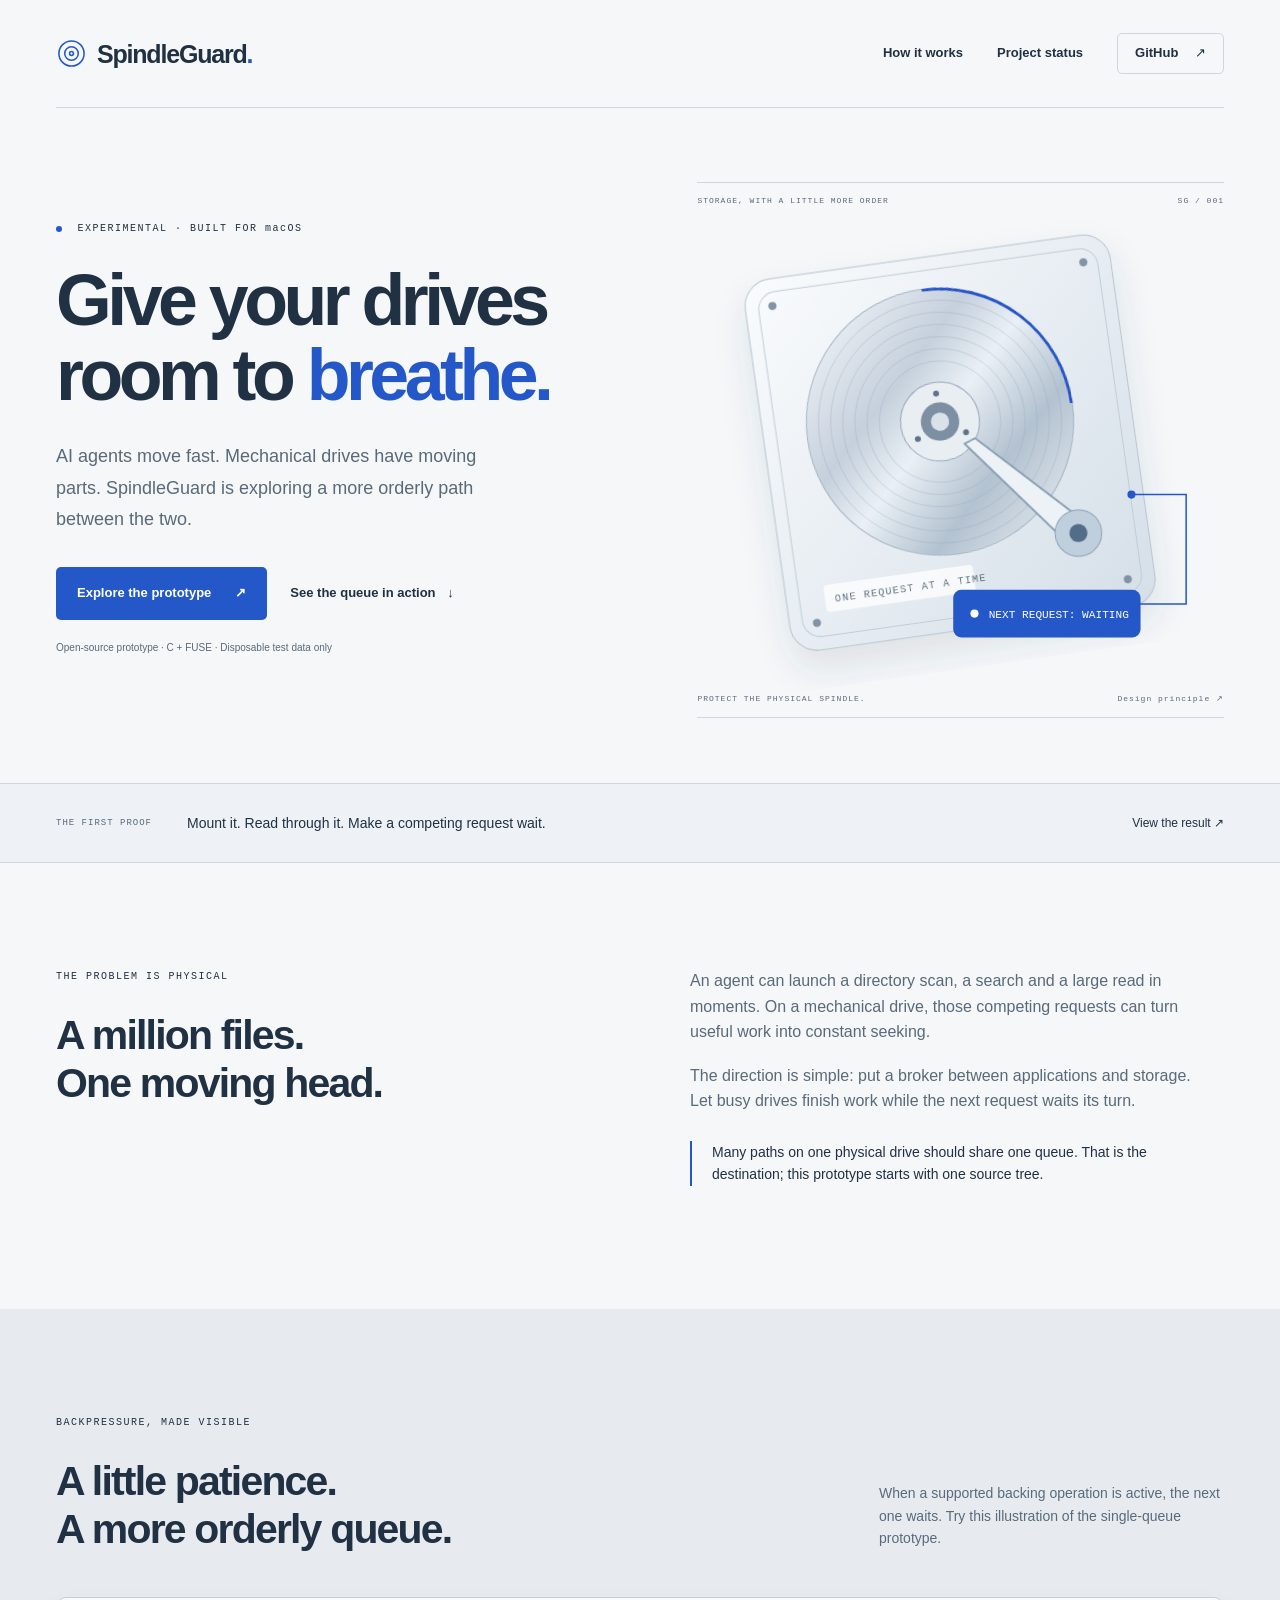
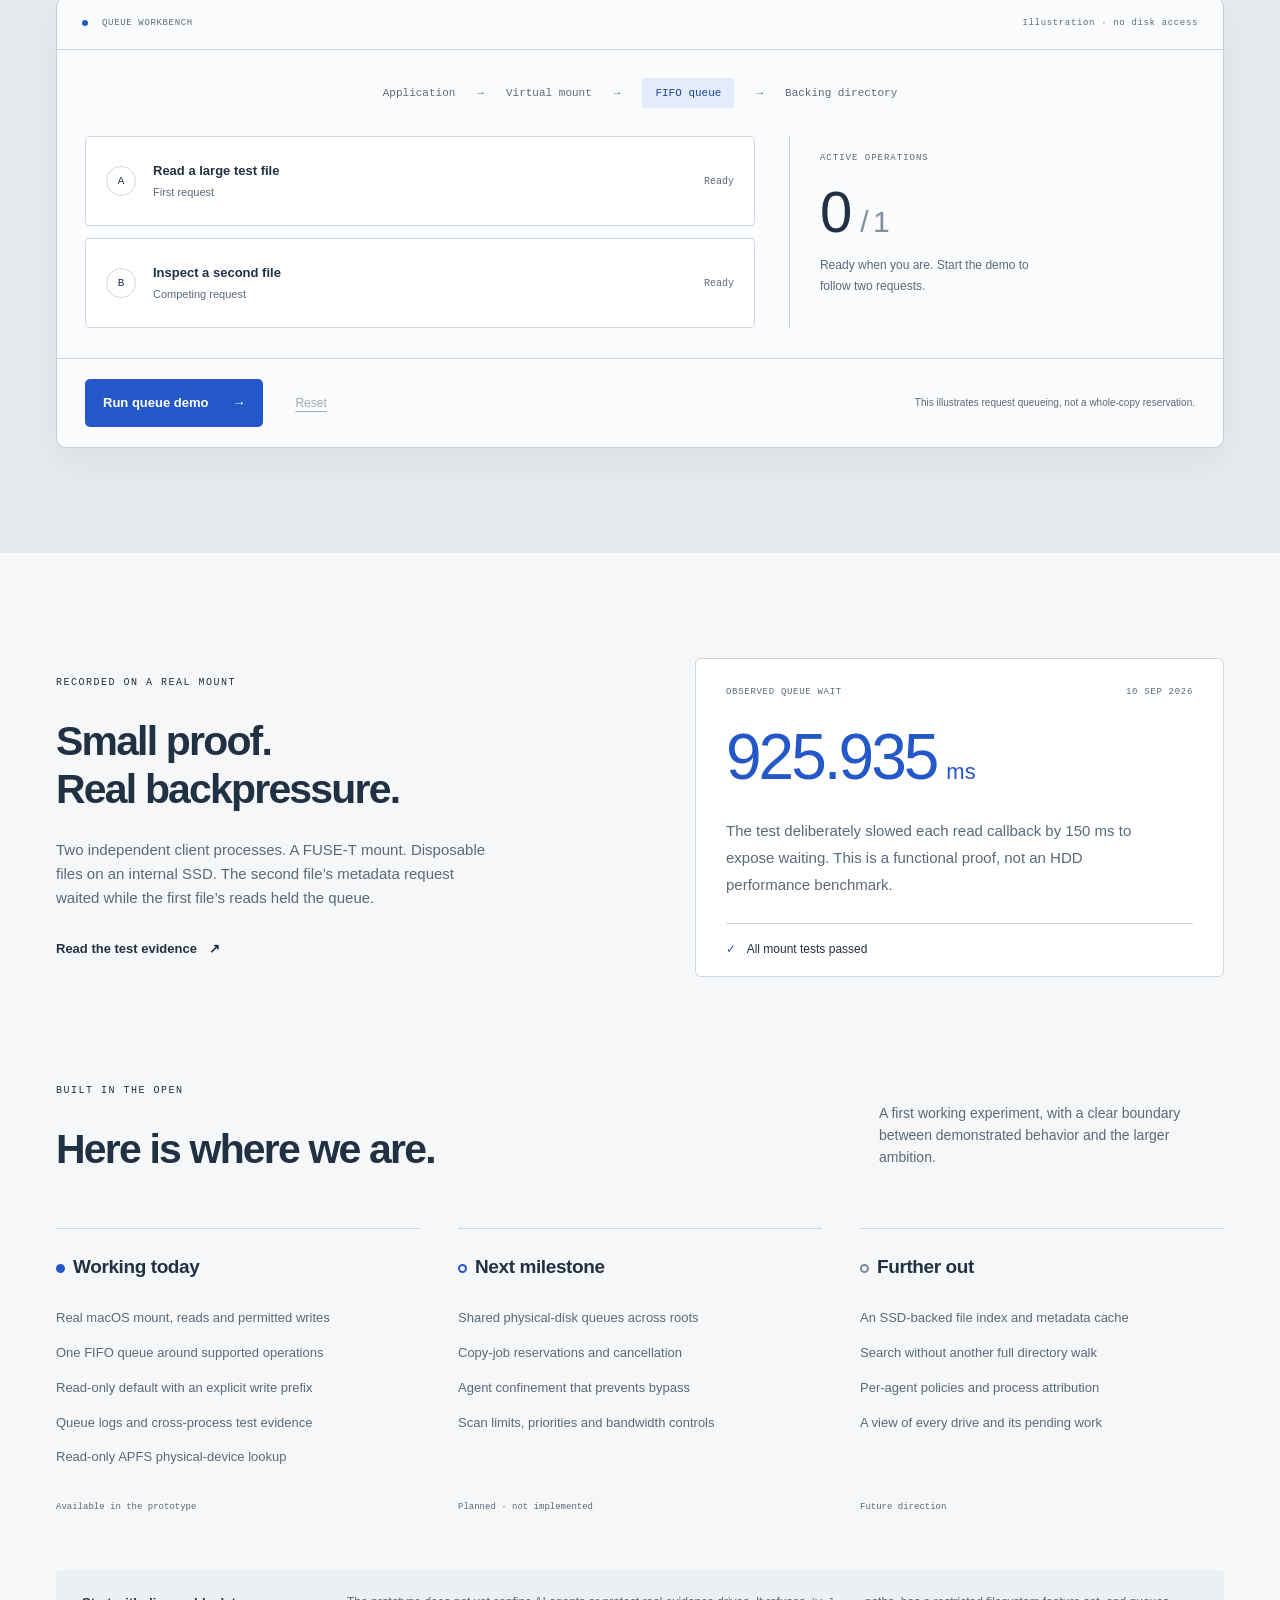
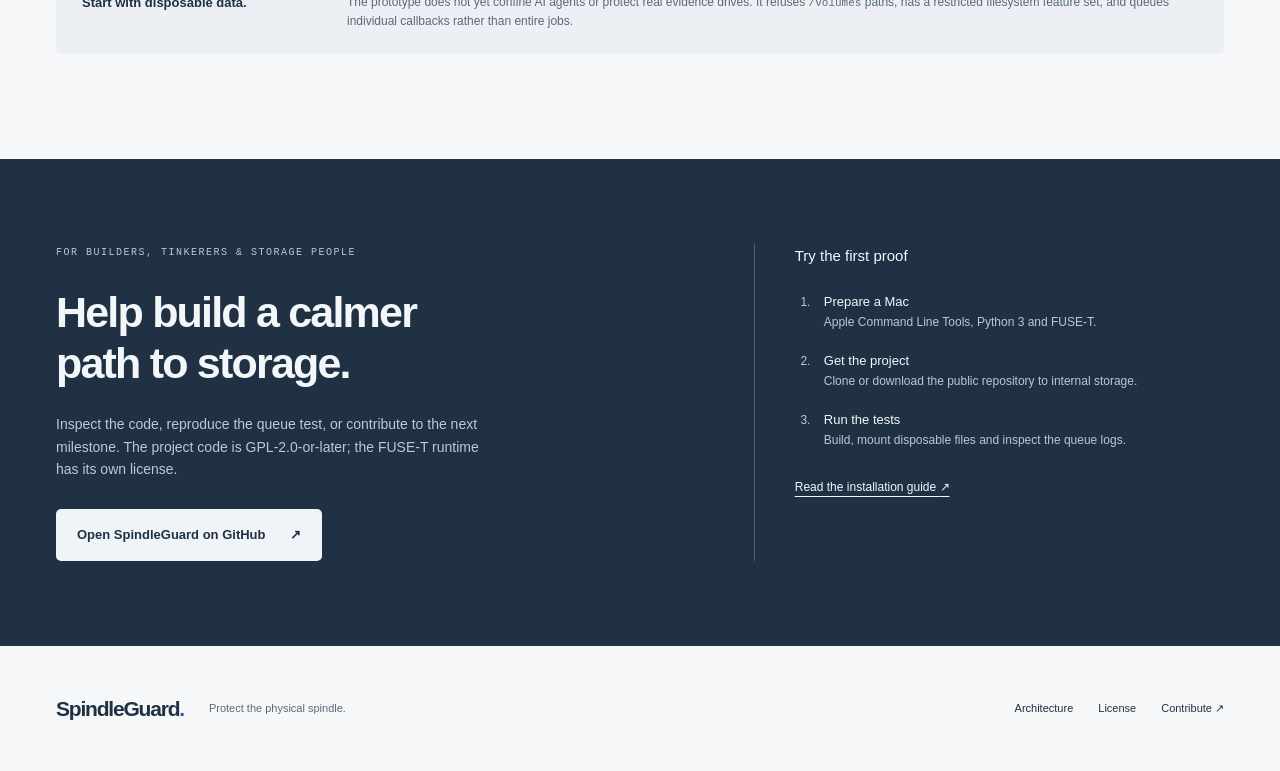
==== docs/index.html @ 7eacddba "Prepare public SpindleGuard project and interactive marketing website Add responsive landing page, r" ====
<!doctype html>
<html lang="en">
<head>
  <meta charset="utf-8">
  <meta name="viewport" content="width=device-width, initial-scale=1">
  <meta name="theme-color" content="#f6f7f9">
  <meta name="description" content="SpindleGuard is an experimental macOS storage broker for more orderly AI-agent I/O. Explore the working queue prototype, recorded proof, and open-source code.">
  <meta property="og:type" content="website">
  <meta property="og:title" content="SpindleGuard — Give your drives room to breathe.">
  <meta property="og:description" content="A calmer path from AI agents to physical storage. Explore the experimental macOS filesystem broker.">
  <meta property="og:url" content="https://alienweb-cloud.github.io/spindleguard/">
  <meta property="og:image" content="https://alienweb-cloud.github.io/spindleguard/social-card.png">
  <meta name="twitter:card" content="summary_large_image">
  <link rel="canonical" href="https://alienweb-cloud.github.io/spindleguard/">
  <link rel="icon" href="favicon.svg" type="image/svg+xml">
  <link rel="stylesheet" href="style.css">
  <script src="app.js" defer></script>
  <title>SpindleGuard — Give your drives room to breathe.</title>
</head>
<body>
<a class="skip" href="#main">Skip to content</a>
<header class="masthead wrap">
  <a class="brand" href="./" aria-label="SpindleGuard home"><svg viewBox="0 0 32 32" aria-hidden="true"><circle cx="16" cy="16" r="13"/><circle cx="16" cy="16" r="7"/><circle cx="16" cy="16" r="2"/></svg>SpindleGuard<span class="brand-period">.</span></a>
  <nav aria-label="Main navigation"><a href="#how-it-works">How it works</a><a href="#status">Project status</a><a class="nav-source" href="https://github.com/AlienWeb-cloud/spindleguard">GitHub <span aria-hidden="true">↗</span></a></nav>
</header>
<main id="main">
  <section class="hero wrap" aria-labelledby="hero-title">
    <div class="hero-copy">
      <p class="eyebrow"><span class="status-dot"></span> EXPERIMENTAL · BUILT FOR macOS</p>
      <h1 id="hero-title">Give your drives<br>room to <em>breathe.</em></h1>
      <p class="hero-description">AI agents move fast. Mechanical drives have moving parts. SpindleGuard is exploring a more orderly path between the two.</p>
      <div class="hero-actions"><a class="button primary" href="https://github.com/AlienWeb-cloud/spindleguard">Explore the prototype <span aria-hidden="true">↗</span></a><a class="text-link" href="#how-it-works">See the queue in action <span aria-hidden="true">↓</span></a></div>
      <p class="fine-print">Open-source prototype · C + FUSE · Disposable test data only</p>
    </div>
    <div class="drive-illustration" role="img" aria-label="Illustration of a hard drive platter with requests flowing through a single queue">
      <div class="instrument-label"><span>STORAGE, WITH A LITTLE MORE ORDER</span><span>SG / 001</span></div>
      <svg class="drive" viewBox="0 0 520 480" aria-hidden="true">
        <defs>
          <linearGradient id="metal" x1="0" y1="0" x2="1" y2="1"><stop stop-color="#fafbfd"/><stop offset=".35" stop-color="#c5d0dc"/><stop offset=".5" stop-color="#eaf0f5"/><stop offset=".7" stop-color="#b3c2d0"/><stop offset="1" stop-color="#f0f3f6"/></linearGradient>
          <linearGradient id="case" x1="0" y1="0" x2="1" y2="1"><stop stop-color="#f9fbfd"/><stop offset="1" stop-color="#d5dfe8"/></linearGradient>
          <filter id="shadow"><feDropShadow dx="0" dy="18" stdDeviation="17" flood-color="#304a66" flood-opacity=".12"/></filter>
        </defs>
        <g transform="translate(68 48) rotate(-8 180 185)" filter="url(#shadow)">
          <rect x="0" y="0" width="364" height="370" rx="27" fill="url(#case)" stroke="#b5c3cf"/>
          <rect x="13" y="13" width="338" height="344" rx="18" fill="none" stroke="#c1ccd6"/>
          <g fill="#8193a4"><circle cx="27" cy="27" r="4"/><circle cx="337" cy="27" r="4"/><circle cx="27" cy="343" r="4"/><circle cx="337" cy="343" r="4"/></g>
          <circle cx="175" cy="163" r="132" fill="url(#metal)" stroke="#a4b4c3"/>
          <g fill="none" stroke="#95a9bd" stroke-width=".65" opacity=".6"><circle cx="175" cy="163" r="120"/><circle cx="175" cy="163" r="108"/><circle cx="175" cy="163" r="96"/><circle cx="175" cy="163" r="84"/><circle cx="175" cy="163" r="72"/><circle cx="175" cy="163" r="60"/></g>
          <path d="M175 32 A131 131 0 0 1 306 163" fill="none" stroke="#2458c9" stroke-width="3"/>
          <circle cx="175" cy="163" r="39" fill="#e9eef3" stroke="#93a6b9"/>
          <circle cx="175" cy="163" r="19" fill="#7b8fa3"/><circle cx="175" cy="163" r="9" fill="#d9e1e9"/>
          <g fill="#5d7389"><circle cx="175" cy="135" r="3"/><circle cx="151" cy="177" r="3"/><circle cx="199" cy="177" r="3"/></g>
          <path d="M303 281 L207 184 L196 188 L283 299 Z" fill="#edf2f7" stroke="#8aa0b5" stroke-width="2"/>
          <circle cx="295" cy="291" r="23" fill="#c0cfdd" stroke="#8ca1b4"/><circle cx="295" cy="291" r="9" fill="#536d88"/>
          <rect x="38" y="307" width="149" height="27" rx="4" fill="#fff" fill-opacity=".75"/><text x="48" y="325" font-family="monospace" font-size="10" letter-spacing="1.2" fill="#4e657b">ONE REQUEST AT A TIME</text>
        </g>
        <path d="M429 284 H483 V392 H422" stroke="#2458c9" stroke-width="1.5" fill="none"/>
        <circle cx="429" cy="284" r="4" fill="#2458c9"/>
        <g transform="translate(253 378)"><rect width="185" height="47" rx="8" fill="#2458c9"/><circle cx="21" cy="23.5" r="4" fill="#fff"/><text x="35" y="28" fill="#fff" font-family="monospace" font-size="11">NEXT REQUEST: WAITING</text></g>
      </svg>
      <div class="instrument-foot"><span>PROTECT THE PHYSICAL SPINDLE.</span><span>Design principle ↗</span></div>
    </div>
  </section>
  <div class="scope-strip"><div class="wrap"><span class="scope-label">THE FIRST PROOF</span><p>Mount it. Read through it. Make a competing request wait.</p><a href="#proof">View the result <span aria-hidden="true">↗</span></a></div></div>
  <section class="problem wrap section-space" aria-labelledby="problem-title">
    <div><p class="eyebrow">THE PROBLEM IS PHYSICAL</p><h2 id="problem-title">A million files.<br>One moving head.</h2></div>
    <div class="problem-copy"><p>An agent can launch a directory scan, a search and a large read in moments. On a mechanical drive, those competing requests can turn useful work into constant seeking.</p><p>The direction is simple: put a broker between applications and storage. Let busy drives finish work while the next request waits its turn.</p><p class="principle">Many paths on one physical drive should share one queue. That is the destination; this prototype starts with one source tree.</p></div>
  </section>
  <section class="bench-section" id="how-it-works" aria-labelledby="bench-title">
    <div class="wrap section-space">
      <div class="section-heading"><div><p class="eyebrow">BACKPRESSURE, MADE VISIBLE</p><h2 id="bench-title">A little patience.<br>A more orderly queue.</h2></div><p>When a supported backing operation is active, the next one waits. Try this illustration of the single-queue prototype.</p></div>
      <div class="bench">
        <div class="bench-top"><span><span class="status-dot"></span> QUEUE WORKBENCH</span><span>Illustration · no disk access</span></div>
        <div class="flow"><span>Application</span><span aria-hidden="true">→</span><span>Virtual mount</span><span aria-hidden="true">→</span><span class="flow-broker">FIFO queue</span><span aria-hidden="true">→</span><span>Backing directory</span></div>
        <div class="queue-layout">
          <div class="queue-rows">
            <div class="queue-row" id="request-one"><span class="request-number">A</span><div><strong>Read a large test file</strong><small>First request</small></div><span class="request-state" id="state-one">Ready</span><div class="progress" aria-hidden="true"><span id="progress-one"></span></div></div>
            <div class="queue-row" id="request-two"><span class="request-number">B</span><div><strong>Inspect a second file</strong><small>Competing request</small></div><span class="request-state" id="state-two">Ready</span><div class="progress" aria-hidden="true"><span id="progress-two"></span></div></div>
          </div>
          <div class="queue-display"><span class="mono-label">ACTIVE OPERATIONS</span><div class="active-count"><span id="active-count">0</span><span>/ 1</span></div><p id="demo-status" role="status" aria-live="polite">Ready when you are. Start the demo to follow two requests.</p></div>
        </div>
        <div class="bench-controls"><button class="button primary" id="run-demo" type="button">Run queue demo <span aria-hidden="true">→</span></button><button class="reset" id="reset-demo" type="button" disabled>Reset</button><span>This illustrates request queueing, not a whole-copy reservation.</span></div>
      </div>
      <noscript><p>The interactive illustration needs JavaScript. In the prototype, request B queues while A is active, then starts after A finishes.</p></noscript>
    </div>
  </section>
  <section class="proof wrap section-space" id="proof" aria-labelledby="proof-title">
    <div><p class="eyebrow">RECORDED ON A REAL MOUNT</p><h2 id="proof-title">Small proof.<br>Real backpressure.</h2><p>Two independent client processes. A FUSE-T mount. Disposable files on an internal SSD. The second file’s metadata request waited while the first file’s reads held the queue.</p><a class="text-link" href="https://github.com/AlienWeb-cloud/spindleguard/blob/main/outputs/spindleguard/PROOF.md">Read the test evidence <span aria-hidden="true">↗</span></a></div>
    <div class="measurement"><div class="measurement-top"><span>OBSERVED QUEUE WAIT</span><span>10 SEP 2026</span></div><div class="measurement-value">925.935<span>ms</span></div><p>The test deliberately slowed each read callback by 150 ms to expose waiting. This is a functional proof, not an HDD performance benchmark.</p><div class="measurement-result"><span class="checkmark" aria-hidden="true">✓</span> All mount tests passed</div></div>
  </section>
  <section class="status-section wrap section-space" id="status" aria-labelledby="status-title">
    <div class="section-heading"><div><p class="eyebrow">BUILT IN THE OPEN</p><h2 id="status-title">Here is where we are.</h2></div><p>A first working experiment, with a clear boundary between demonstrated behavior and the larger ambition.</p></div>
    <div class="status-columns"><article><h3><span class="stage-marker current"></span>Working today</h3><ul><li>Real macOS mount, reads and permitted writes</li><li>One FIFO queue around supported operations</li><li>Read-only default with an explicit write prefix</li><li>Queue logs and cross-process test evidence</li><li>Read-only APFS physical-device lookup</li></ul><span class="stage-caption">Available in the prototype</span></article><article><h3><span class="stage-marker next"></span>Next milestone</h3><ul><li>Shared physical-disk queues across roots</li><li>Copy-job reservations and cancellation</li><li>Agent confinement that prevents bypass</li><li>Scan limits, priorities and bandwidth controls</li></ul><span class="stage-caption">Planned · not implemented</span></article><article><h3><span class="stage-marker later"></span>Further out</h3><ul><li>An SSD-backed file index and metadata cache</li><li>Search without another full directory walk</li><li>Per-agent policies and process attribution</li><li>A view of every drive and its pending work</li></ul><span class="stage-caption">Future direction</span></article></div>
    <aside class="test-note"><strong>Start with disposable data.</strong><p>The prototype does not yet confine AI agents or protect real evidence drives. It refuses <code>/Volumes</code> paths, has a restricted filesystem feature set, and queues individual callbacks rather than entire jobs.</p></aside>
  </section>
  <section class="get-started" id="get-started"><div class="wrap start-grid"><div><p class="eyebrow">FOR BUILDERS, TINKERERS & STORAGE PEOPLE</p><h2>Help build a calmer<br>path to storage.</h2><p>Inspect the code, reproduce the queue test, or contribute to the next milestone. The project code is GPL-2.0-or-later; the FUSE-T runtime has its own license.</p><a class="button light" href="https://github.com/AlienWeb-cloud/spindleguard">Open SpindleGuard on GitHub <span aria-hidden="true">↗</span></a></div><div class="getting-started"><h3>Try the first proof</h3><ol><li><strong>Prepare a Mac</strong><span>Apple Command Line Tools, Python 3 and FUSE-T.</span></li><li><strong>Get the project</strong><span>Clone or download the public repository to internal storage.</span></li><li><strong>Run the tests</strong><span>Build, mount disposable files and inspect the queue logs.</span></li></ol><a href="https://github.com/AlienWeb-cloud/spindleguard/blob/main/outputs/spindleguard/README.md">Read the installation guide <span aria-hidden="true">↗</span></a></div></div></section>
</main>
<footer class="wrap footer"><a class="brand" href="./">SpindleGuard<span class="brand-period">.</span></a><p>Protect the physical spindle.</p><div><a href="https://github.com/AlienWeb-cloud/spindleguard/blob/main/outputs/spindleguard/ARCHITECTURE.md">Architecture</a><a href="https://github.com/AlienWeb-cloud/spindleguard/blob/main/LICENSE">License</a><a href="https://github.com/AlienWeb-cloud/spindleguard/issues">Contribute ↗</a></div></footer>
</body>
</html>
---- docs/style.css ----
:root{--paper:#f6f7f9;--silver:#e7ebef;--ink:#203143;--blue:#2458c9;--slate:#596a7a;--warning:#9e452b;--line:#ced6df;--mono:Menlo,Consolas,monospace;--display:"Avenir Next","Segoe UI",sans-serif;--body:-apple-system,BlinkMacSystemFont,"Segoe UI",sans-serif}
*{box-sizing:border-box}html{scroll-behavior:smooth;scroll-padding-top:30px}body{margin:0;color:var(--ink);background:var(--paper);font-family:var(--body);font-size:16px;line-height:1.6}a{color:inherit;text-decoration:none}button{font:inherit}button,a{-webkit-tap-highlight-color:transparent}a:focus-visible,button:focus-visible{outline:3px solid var(--blue);outline-offset:5px}a:hover{text-decoration:underline;text-underline-offset:5px}button:disabled{cursor:default;opacity:.55}.wrap{width:min(1240px,calc(100% - 112px));margin-inline:auto}.skip{position:absolute;left:20px;top:-80px;padding:12px;background:white;z-index:10}.skip:focus{top:10px}.masthead{height:108px;display:flex;align-items:center;justify-content:space-between;border-bottom:1px solid var(--line)}.brand{font-family:var(--display);font-size:25px;font-weight:650;letter-spacing:-1.2px;display:inline-flex;align-items:center}.brand svg{width:31px;height:31px;margin-right:10px;fill:none;stroke:var(--blue);stroke-width:1.6}.brand-period{color:var(--blue)}nav{display:flex;align-items:center;gap:34px;font-size:13px;font-weight:550}.nav-source{padding:9px 17px;border:1px solid var(--line);border-radius:5px}.nav-source span{margin-left:13px}.hero{display:grid;grid-template-columns:1.18fr 1fr;gap:20px;align-items:center;min-height:660px;padding-top:50px;padding-bottom:65px}.eyebrow{font:10px/1.8 var(--mono);letter-spacing:1.5px;font-weight:500;margin:0 0 25px}.status-dot{display:inline-block;width:6px;height:6px;background:var(--blue);border-radius:50%;margin-right:8px;vertical-align:middle}h1,h2,h3,p{margin-top:0}h1{font-family:var(--display);font-size:clamp(55px,5.6vw,82px);font-weight:600;line-height:1.045;letter-spacing:-4.5px;margin-bottom:28px}h1 em{font-style:normal;color:var(--blue)}.hero-description{max-width:455px;color:var(--slate);font-size:18px;line-height:1.75;margin-bottom:31px}.hero-actions{display:flex;gap:23px;align-items:center;flex-wrap:wrap}.button{display:inline-flex;align-items:center;justify-content:center;gap:24px;padding:15px 20px;border-radius:5px;border:1px solid transparent;font-size:13px;font-weight:600;cursor:pointer;min-height:48px;transition:background .15s,transform .15s}.button:hover{text-decoration:none;transform:translateY(-1px)}.primary{background:var(--blue);color:#fff}.primary:hover{background:#1c49aa}.text-link{font-size:13px;font-weight:600}.text-link span{margin-left:8px}.fine-print{font-size:10px;color:var(--slate);margin:20px 0 0}.drive-illustration{min-width:0;padding:24px 0 0}.instrument-label,.instrument-foot{font:8px/1.5 var(--mono);letter-spacing:1px;display:flex;justify-content:space-between;color:var(--slate);gap:12px}.instrument-label{border-top:1px solid var(--line);padding-top:12px}.instrument-foot{border-bottom:1px solid var(--line);padding-bottom:12px}.drive{display:block;width:100%;height:auto}.scope-strip{border-block:1px solid var(--line);background:#eef1f5}.scope-strip .wrap{display:flex;gap:35px;align-items:center;min-height:78px}.scope-label{font:9px var(--mono);letter-spacing:1px;color:var(--slate);flex-shrink:0}.scope-strip p{margin:0;font-size:14px}.scope-strip a{margin-left:auto;font-size:12px;white-space:nowrap}.section-space{padding-top:105px;padding-bottom:105px}h2{font-family:var(--display);font-size:clamp(34px,3.2vw,46px);line-height:1.18;font-weight:550;letter-spacing:-1.8px;margin-bottom:25px}.problem{display:grid;grid-template-columns:1fr 1fr;gap:100px}.problem-copy{max-width:520px;color:var(--slate);font-size:16px}.problem-copy p{margin-bottom:18px}.principle{border-left:2px solid var(--blue);padding-left:20px;margin-top:27px;font-size:14px;color:var(--ink)}.bench-section{background:var(--silver)}.section-heading{display:flex;justify-content:space-between;gap:70px;align-items:end;margin-bottom:44px}.section-heading h2{margin-bottom:0}.section-heading>p{max-width:345px;color:var(--slate);font-size:14px;margin:0 0 4px}.bench{background:#fafbfd;border:1px solid #c3ceda;border-radius:10px;box-shadow:0 16px 32px #243c5510;overflow:hidden}.bench-top{padding:18px 25px;border-bottom:1px solid var(--line);display:flex;justify-content:space-between;gap:20px;font:9px/1.6 var(--mono);letter-spacing:.65px;color:var(--slate)}.flow{display:flex;justify-content:center;align-items:center;gap:22px;padding:28px;font:11px/1.5 var(--mono);color:var(--slate)}.flow-broker{background:#e4ebfb;color:#1b459f;padding:7px 13px;border-radius:3px}.queue-layout{display:grid;grid-template-columns:1.65fr 1fr;padding:0 28px 30px;gap:34px}.queue-rows{display:flex;flex-direction:column;gap:12px}.queue-row{position:relative;min-height:90px;background:white;border:1px solid var(--line);border-radius:5px;display:flex;align-items:center;gap:17px;padding:18px 20px;overflow:hidden}.request-number{width:30px;height:30px;border:1px solid var(--line);border-radius:50%;display:grid;place-items:center;font:11px var(--mono);flex-shrink:0}.queue-row strong{display:block;font-size:13px;font-weight:550}.queue-row small{display:block;font-size:11px;color:var(--slate);margin-top:2px}.request-state{font:10px var(--mono);margin-left:auto;color:var(--slate)}.queue-row.active{border-color:var(--blue)}.queue-row.active .request-state{color:var(--blue)}.queue-row.waiting .request-state{color:var(--warning)}.progress{position:absolute;bottom:0;left:0;width:100%;height:3px}.progress span{display:block;height:100%;width:0;background:var(--blue)}.queue-row.complete .progress span{width:100%}.queue-display{border-left:1px solid var(--line);padding:6px 0 0 30px}.mono-label{font:9px var(--mono);letter-spacing:1px;color:var(--slate)}.active-count{font-family:var(--display);font-size:58px;letter-spacing:-2px;line-height:1.3;margin:6px 0}.active-count>span+span{font-size:30px;color:#8190a0;margin-left:10px}.queue-display p{font-size:12px;line-height:1.7;color:var(--slate);margin:0;max-width:240px;min-height:60px}.bench-controls{border-top:1px solid var(--line);padding:20px 28px;display:flex;align-items:center;gap:20px}.bench-controls .button{padding:11px 17px}.reset{font-size:12px;background:none;border:0;text-decoration:underline;text-underline-offset:4px;cursor:pointer;padding:12px;color:var(--slate)}.bench-controls>span{font-size:10px;color:var(--slate);margin-left:auto;max-width:300px}.proof{display:grid;grid-template-columns:1fr 1fr;gap:110px;align-items:center}.proof>div>p:not(.eyebrow){max-width:430px;font-size:15px;color:var(--slate);margin-bottom:25px}.measurement{padding:28px 30px 0;border:1px solid var(--line);border-radius:6px;background:#fff}.measurement-top{font:9px var(--mono);letter-spacing:.7px;display:flex;justify-content:space-between;gap:15px;color:var(--slate)}.measurement-value{font-family:var(--display);font-size:clamp(47px,5vw,70px);line-height:1.5;letter-spacing:-3px;color:var(--blue);margin:12px 0}.measurement-value span{font-size:22px;letter-spacing:0;margin-left:10px}.measurement p{font-size:12px;color:var(--slate);line-height:1.8}.measurement-result{border-top:1px solid var(--line);margin-top:22px;padding:16px 0;font-size:12px}.checkmark{color:var(--blue);margin-right:8px}.status-section{padding-top:0}.status-columns{display:grid;grid-template-columns:repeat(3,1fr);gap:38px;margin-top:55px}.status-columns article{border-top:1px solid var(--line);padding-top:23px;display:flex;flex-direction:column}.status-columns h3{font-family:var(--display);font-size:19px;letter-spacing:-.4px;font-weight:600}.stage-marker{display:inline-block;width:9px;height:9px;border:2px solid var(--blue);border-radius:50%;margin-right:8px}.stage-marker.current{background:var(--blue)}.stage-marker.later{border-color:#7a8999}.stage-marker.next{border-color:var(--blue)}.status-columns ul{padding:0;list-style:none;color:var(--slate);font-size:13px;margin:0 0 25px}.status-columns li{padding:7px 0}.stage-caption{font:9px/1.6 var(--mono);color:var(--slate);margin-top:auto}.test-note{margin-top:55px;display:grid;grid-template-columns:230px 1fr;gap:35px;padding:23px 26px;background:#eceff3;border-radius:5px}.test-note strong{font-size:13px}.test-note p{font-size:12px;color:var(--slate);margin:0}.test-note code{font:11px var(--mono)}.get-started{background:var(--ink);color:#f4f7fa;padding:85px 0}.start-grid{display:grid;grid-template-columns:1.25fr 1fr;gap:110px}.get-started .eyebrow{color:#b7c8db}.get-started h2{font-size:43px}.get-started p:not(.eyebrow){font-size:14px;color:#bbc9d7;max-width:440px;margin-bottom:28px}.light{background:#f0f4f9;color:var(--ink)}.light:hover{background:#d9e5f4}.getting-started{padding-left:40px;border-left:1px solid #526171}.getting-started h3{font-size:15px;font-weight:500;margin-bottom:24px}.getting-started ol{padding-left:19px;font-size:12px;color:#b7c8db;margin-bottom:23px}.getting-started li{padding-left:10px;margin-bottom:19px}.getting-started strong{display:block;font-weight:500;font-size:13px;color:#f4f7fa}.getting-started span{font-size:12px}.getting-started a{font-size:12px;text-decoration:underline;text-underline-offset:5px}.footer{display:flex;align-items:center;gap:25px;min-height:125px}.footer .brand{font-size:21px}.footer p{font-size:11px;color:var(--slate);margin:0}.footer>div{margin-left:auto;display:flex;gap:25px;font-size:11px}
@media(min-width:1500px){.hero{min-height:710px}.hero h1{font-size:84px}}
@media(max-width:1050px){.wrap{width:calc(100% - 64px)}nav{gap:22px}.hero{grid-template-columns:1.12fr 1fr;min-height:570px;gap:0}h1{font-size:58px;letter-spacing:-3px}.hero-description{font-size:16px}.hero-actions{gap:17px}.hero-actions .text-link{font-size:12px}.instrument-label,.instrument-foot{font-size:7px}.problem,.proof,.start-grid{gap:55px}.flow{gap:16px}.section-space{padding-block:80px}.status-section{padding-top:0}.queue-layout{gap:23px}.queue-row{padding-inline:13px;gap:11px}.bench-controls>span{max-width:235px}.test-note{grid-template-columns:195px 1fr;gap:20px}.get-started h2{font-size:38px}}
@media(max-width:760px){.wrap{width:calc(100% - 40px)}.masthead{height:84px}.brand{font-size:22px}.brand svg{width:26px;height:26px}nav>a:not(.nav-source){display:none}.nav-source{padding:8px 12px}.hero{display:flex;flex-direction:column;align-items:stretch;padding-top:46px;padding-bottom:35px;gap:35px}.hero h1{font-size:clamp(46px,9.5vw,69px);letter-spacing:-2.7px}.hero-description{font-size:16px;max-width:480px}.hero-actions{gap:20px}.drive-illustration{max-width:440px;width:100%;align-self:center;padding-top:0}.instrument-label,.instrument-foot{font-size:8px}.scope-strip .wrap{flex-wrap:wrap;padding-block:20px;gap:8px 15px}.scope-label{width:100%}.scope-strip p{font-size:12px}.scope-strip a{font-size:11px;margin-left:0}.section-space{padding-block:60px}.problem,.proof{grid-template-columns:1fr;gap:25px}.problem h2,.proof h2{margin-bottom:0}.eyebrow{margin-bottom:17px}.problem-copy{max-width:none}.section-heading{display:block;margin-bottom:28px}.section-heading>p{max-width:none;margin-top:20px}.queue-layout{grid-template-columns:1fr;padding:0 17px 23px;gap:25px}.bench-top{padding:15px 17px;font-size:8px;letter-spacing:0}.flow{padding:20px 12px;gap:8px;font-size:8px;flex-wrap:wrap}.flow-broker{padding:6px}.queue-display{border-left:0;border-top:1px solid var(--line);padding:20px 0 0;display:grid;grid-template-columns:110px 1fr;gap:0 15px}.mono-label{font-size:8px;grid-column:1/-1}.active-count{font-size:46px;margin-bottom:0}.queue-display p{margin-top:14px;max-width:none;min-height:50px}.bench-controls{padding:17px;gap:10px;flex-wrap:wrap}.bench-controls>span{max-width:none;margin:5px 0 0;width:100%;font-size:10px}.proof>div>p:not(.eyebrow){margin-top:23px}.measurement{padding:22px 23px 0}.measurement-value{font-size:62px}.status-section{padding-top:0}.status-columns{grid-template-columns:1fr;gap:30px;margin-top:32px}.status-columns ul{margin-bottom:18px}.status-columns li{padding:4px 0}.test-note{grid-template-columns:1fr;gap:8px;margin-top:35px;padding:21px}.get-started{padding:60px 0}.start-grid{grid-template-columns:1fr;gap:40px}.get-started h2{font-size:36px}.getting-started{border-left:0;border-top:1px solid #526171;padding:30px 0 0}.footer{flex-wrap:wrap;padding-block:30px;gap:12px 22px}.footer>div{margin-left:0;width:100%;gap:23px;margin-top:6px}}
@media(prefers-reduced-motion:reduce){html{scroll-behavior:auto}*,*:before,*:after{transition:none!important;animation:none!important}.button:hover{transform:none}}
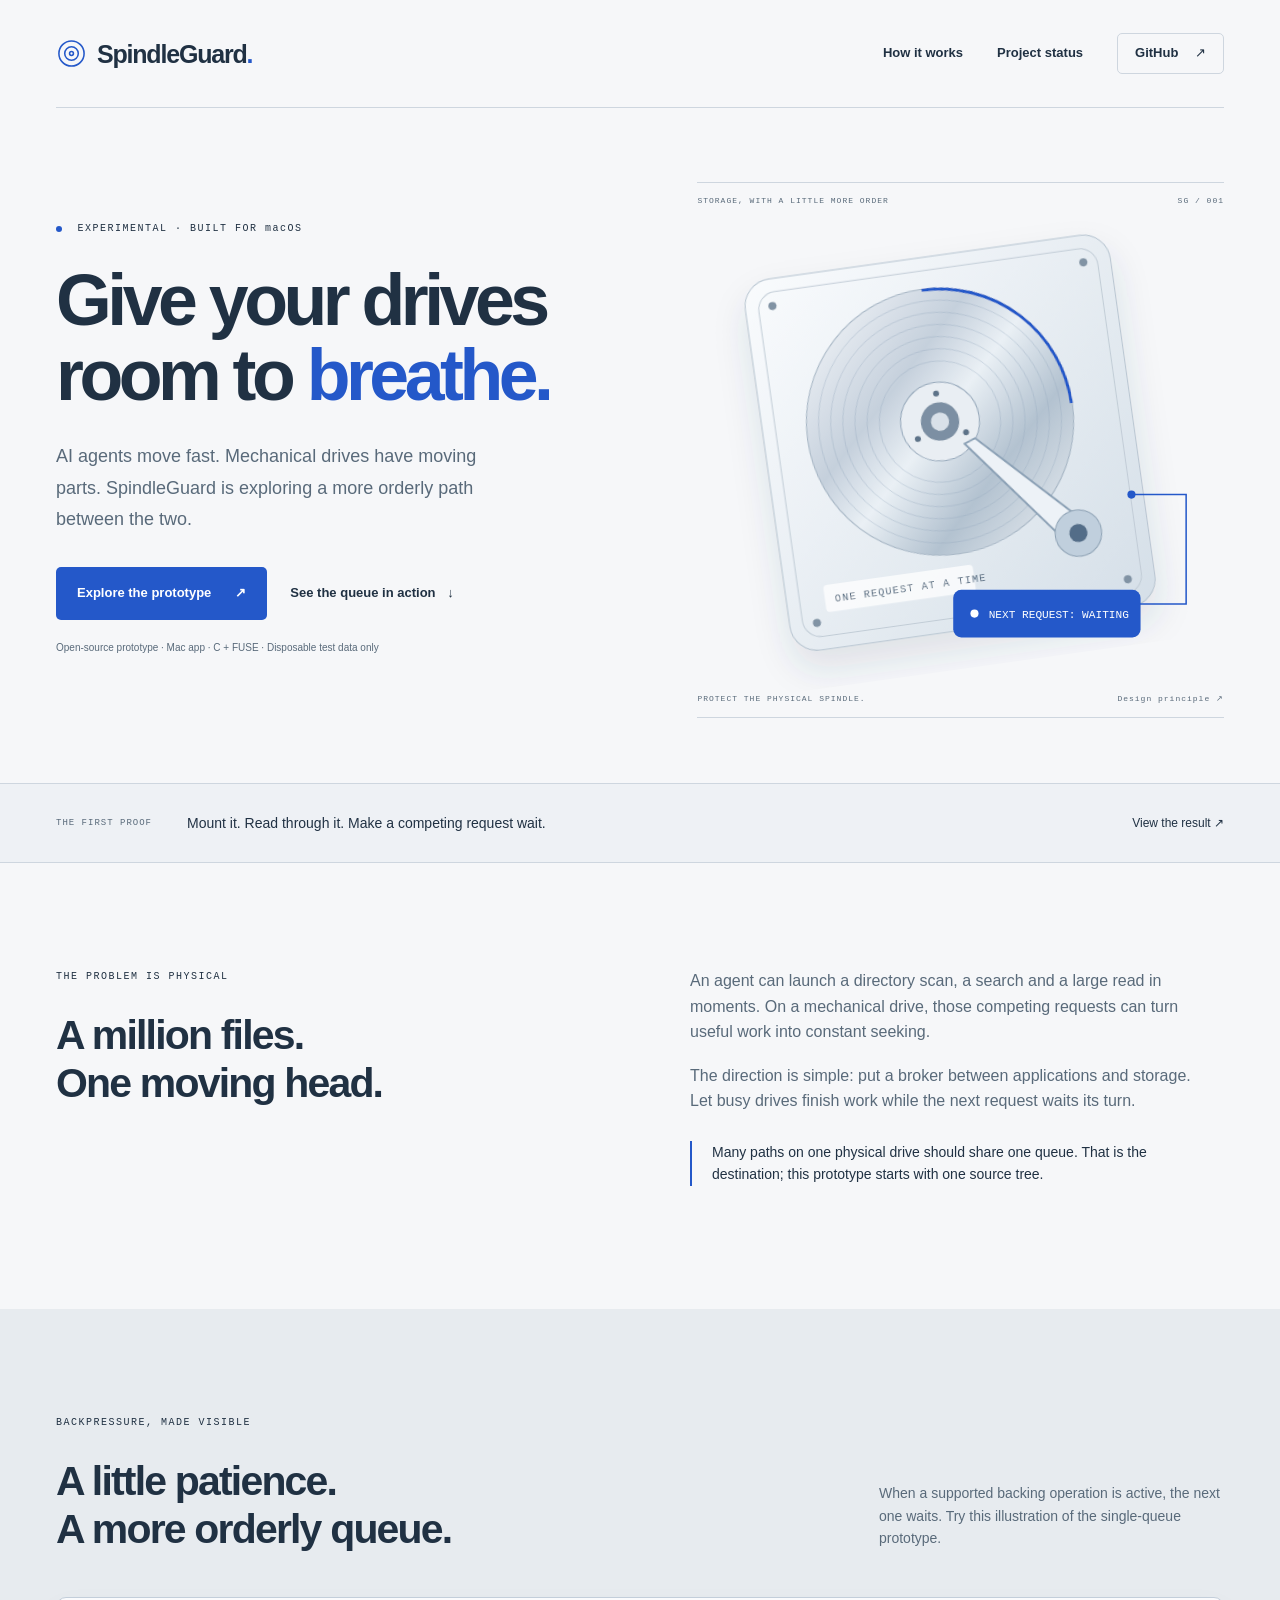
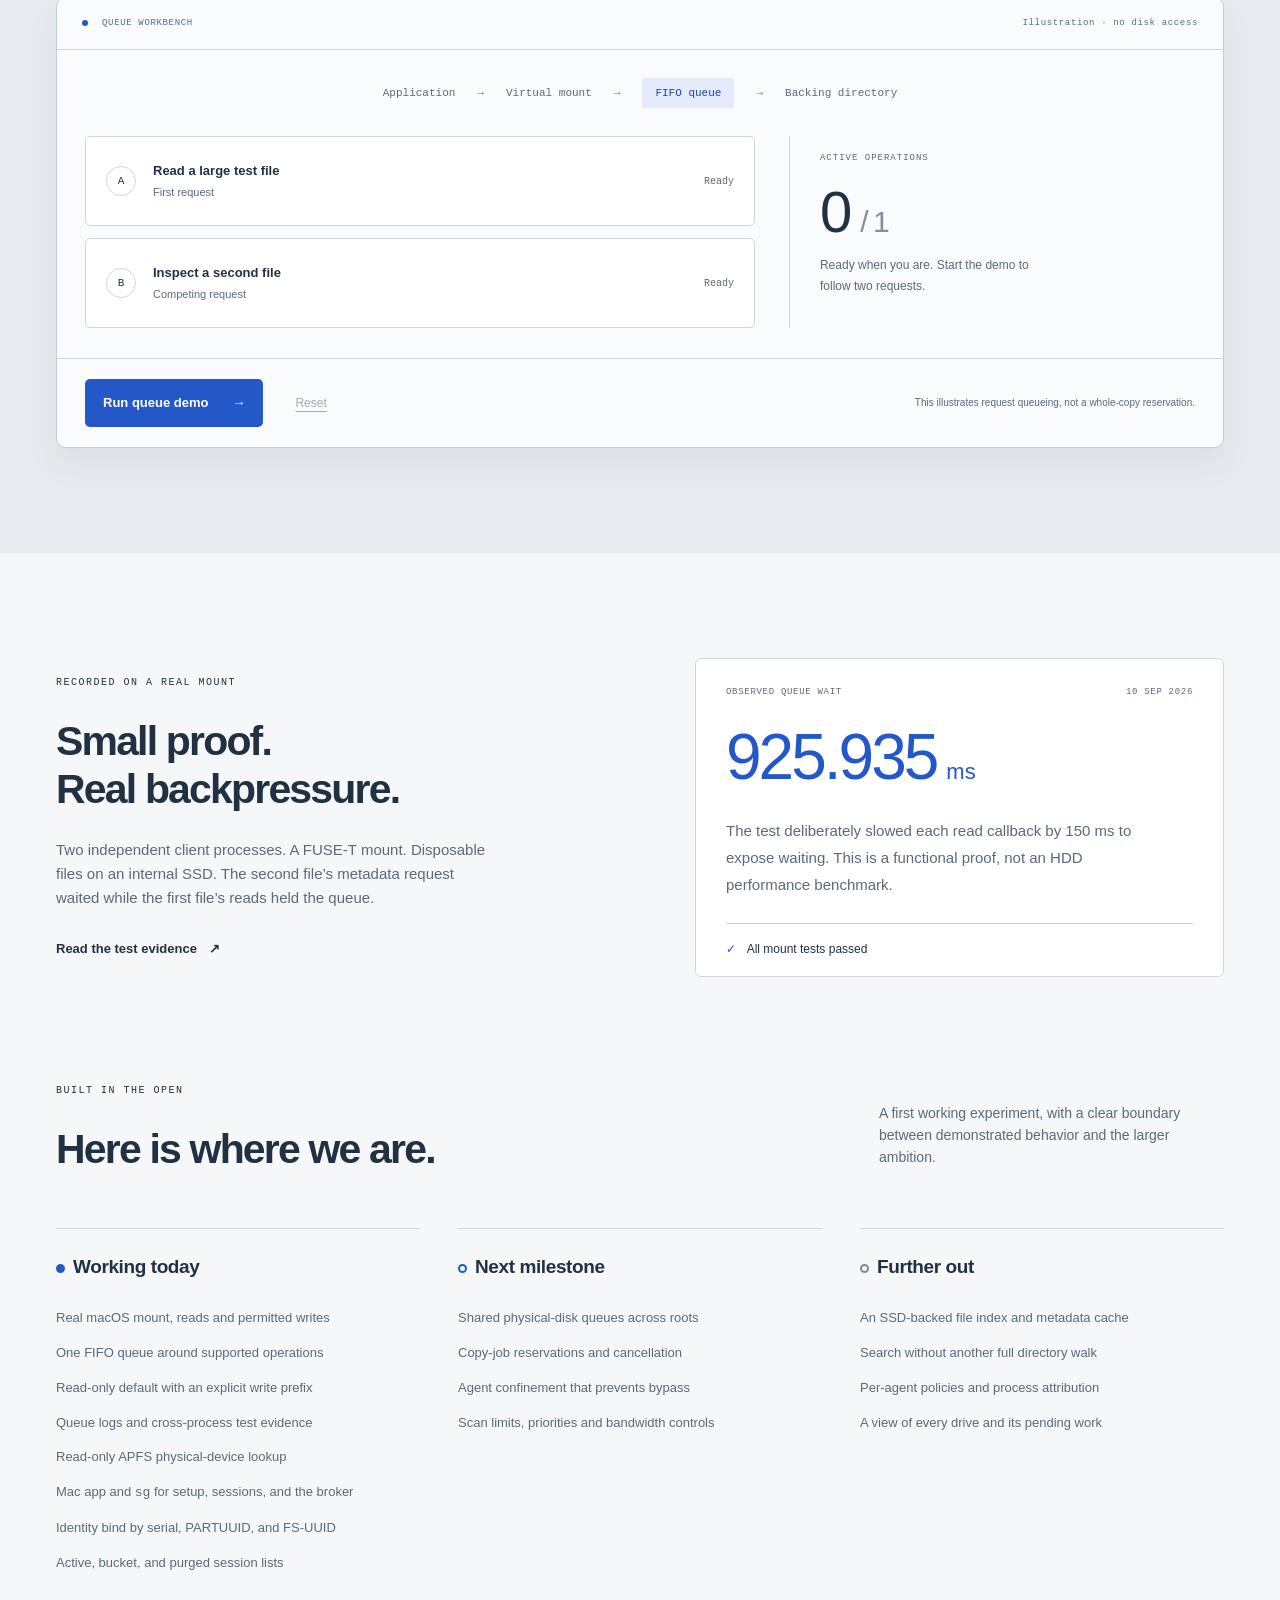
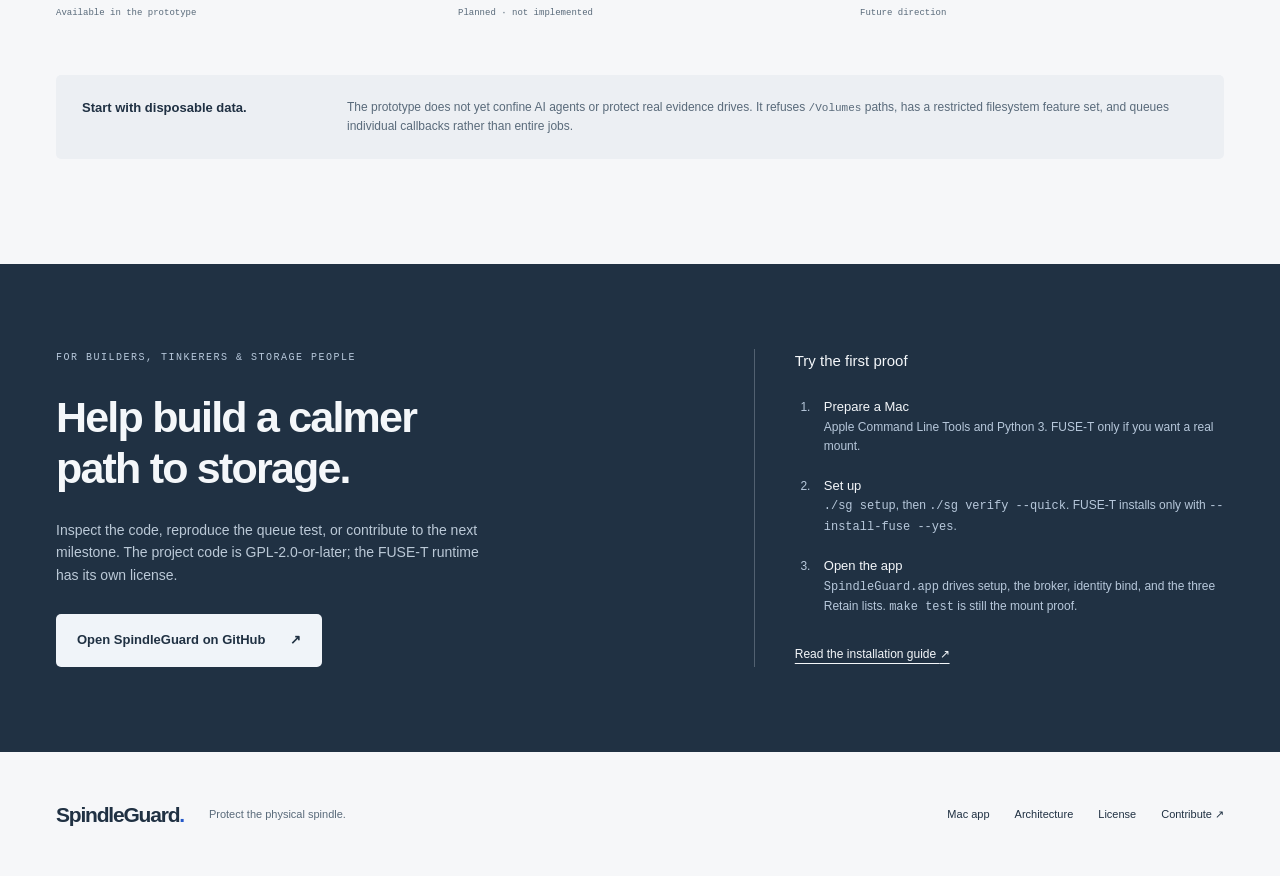
==== commit d02de95f: "Close preview, start, and site gaps around the Mac app The loopback preview now drives the same cont" ====
--- a/docs/index.html
+++ b/docs/index.html
@@ -30,7 +30,7 @@
       <h1 id="hero-title">Give your drives<br>room to <em>breathe.</em></h1>
       <p class="hero-description">AI agents move fast. Mechanical drives have moving parts. SpindleGuard is exploring a more orderly path between the two.</p>
       <div class="hero-actions"><a class="button primary" href="https://github.com/AlienWeb-cloud/spindleguard">Explore the prototype <span aria-hidden="true">↗</span></a><a class="text-link" href="#how-it-works">See the queue in action <span aria-hidden="true">↓</span></a></div>
-      <p class="fine-print">Open-source prototype · C + FUSE · Disposable test data only</p>
+      <p class="fine-print">Open-source prototype · Mac app · C + FUSE · Disposable test data only</p>
     </div>
     <div class="drive-illustration" role="img" aria-label="Illustration of a hard drive platter with requests flowing through a single queue">
       <div class="instrument-label"><span>STORAGE, WITH A LITTLE MORE ORDER</span><span>SG / 001</span></div>
@@ -90,11 +90,11 @@
   </section>
   <section class="status-section wrap section-space" id="status" aria-labelledby="status-title">
     <div class="section-heading"><div><p class="eyebrow">BUILT IN THE OPEN</p><h2 id="status-title">Here is where we are.</h2></div><p>A first working experiment, with a clear boundary between demonstrated behavior and the larger ambition.</p></div>
-    <div class="status-columns"><article><h3><span class="stage-marker current"></span>Working today</h3><ul><li>Real macOS mount, reads and permitted writes</li><li>One FIFO queue around supported operations</li><li>Read-only default with an explicit write prefix</li><li>Queue logs and cross-process test evidence</li><li>Read-only APFS physical-device lookup</li></ul><span class="stage-caption">Available in the prototype</span></article><article><h3><span class="stage-marker next"></span>Next milestone</h3><ul><li>Shared physical-disk queues across roots</li><li>Copy-job reservations and cancellation</li><li>Agent confinement that prevents bypass</li><li>Scan limits, priorities and bandwidth controls</li></ul><span class="stage-caption">Planned · not implemented</span></article><article><h3><span class="stage-marker later"></span>Further out</h3><ul><li>An SSD-backed file index and metadata cache</li><li>Search without another full directory walk</li><li>Per-agent policies and process attribution</li><li>A view of every drive and its pending work</li></ul><span class="stage-caption">Future direction</span></article></div>
+    <div class="status-columns"><article><h3><span class="stage-marker current"></span>Working today</h3><ul><li>Real macOS mount, reads and permitted writes</li><li>One FIFO queue around supported operations</li><li>Read-only default with an explicit write prefix</li><li>Queue logs and cross-process test evidence</li><li>Read-only APFS physical-device lookup</li><li>Mac app and <code>sg</code> for setup, sessions, and the broker</li><li>Identity bind by serial, PARTUUID, and FS-UUID</li><li>Active, bucket, and purged session lists</li></ul><span class="stage-caption">Available in the prototype</span></article><article><h3><span class="stage-marker next"></span>Next milestone</h3><ul><li>Shared physical-disk queues across roots</li><li>Copy-job reservations and cancellation</li><li>Agent confinement that prevents bypass</li><li>Scan limits, priorities and bandwidth controls</li></ul><span class="stage-caption">Planned · not implemented</span></article><article><h3><span class="stage-marker later"></span>Further out</h3><ul><li>An SSD-backed file index and metadata cache</li><li>Search without another full directory walk</li><li>Per-agent policies and process attribution</li><li>A view of every drive and its pending work</li></ul><span class="stage-caption">Future direction</span></article></div>
     <aside class="test-note"><strong>Start with disposable data.</strong><p>The prototype does not yet confine AI agents or protect real evidence drives. It refuses <code>/Volumes</code> paths, has a restricted filesystem feature set, and queues individual callbacks rather than entire jobs.</p></aside>
   </section>
-  <section class="get-started" id="get-started"><div class="wrap start-grid"><div><p class="eyebrow">FOR BUILDERS, TINKERERS & STORAGE PEOPLE</p><h2>Help build a calmer<br>path to storage.</h2><p>Inspect the code, reproduce the queue test, or contribute to the next milestone. The project code is GPL-2.0-or-later; the FUSE-T runtime has its own license.</p><a class="button light" href="https://github.com/AlienWeb-cloud/spindleguard">Open SpindleGuard on GitHub <span aria-hidden="true">↗</span></a></div><div class="getting-started"><h3>Try the first proof</h3><ol><li><strong>Prepare a Mac</strong><span>Apple Command Line Tools, Python 3 and FUSE-T.</span></li><li><strong>Get the project</strong><span>Clone or download the public repository to internal storage.</span></li><li><strong>Run the tests</strong><span>Build, mount disposable files and inspect the queue logs.</span></li></ol><a href="https://github.com/AlienWeb-cloud/spindleguard/blob/main/outputs/spindleguard/README.md">Read the installation guide <span aria-hidden="true">↗</span></a></div></div></section>
+  <section class="get-started" id="get-started"><div class="wrap start-grid"><div><p class="eyebrow">FOR BUILDERS, TINKERERS & STORAGE PEOPLE</p><h2>Help build a calmer<br>path to storage.</h2><p>Inspect the code, reproduce the queue test, or contribute to the next milestone. The project code is GPL-2.0-or-later; the FUSE-T runtime has its own license.</p><a class="button light" href="https://github.com/AlienWeb-cloud/spindleguard">Open SpindleGuard on GitHub <span aria-hidden="true">↗</span></a></div><div class="getting-started"><h3>Try the first proof</h3><ol><li><strong>Prepare a Mac</strong><span>Apple Command Line Tools and Python 3. FUSE-T only if you want a real mount.</span></li><li><strong>Set up</strong><span><code>./sg setup</code>, then <code>./sg verify --quick</code>. FUSE-T installs only with <code>--install-fuse --yes</code>.</span></li><li><strong>Open the app</strong><span><code>SpindleGuard.app</code> drives setup, the broker, identity bind, and the three Retain lists. <code>make test</code> is still the mount proof.</span></li></ol><a href="https://github.com/AlienWeb-cloud/spindleguard/blob/main/outputs/spindleguard/README.md">Read the installation guide <span aria-hidden="true">↗</span></a></div></div></section>
 </main>
-<footer class="wrap footer"><a class="brand" href="./">SpindleGuard<span class="brand-period">.</span></a><p>Protect the physical spindle.</p><div><a href="https://github.com/AlienWeb-cloud/spindleguard/blob/main/outputs/spindleguard/ARCHITECTURE.md">Architecture</a><a href="https://github.com/AlienWeb-cloud/spindleguard/blob/main/LICENSE">License</a><a href="https://github.com/AlienWeb-cloud/spindleguard/issues">Contribute ↗</a></div></footer>
+<footer class="wrap footer"><a class="brand" href="./">SpindleGuard<span class="brand-period">.</span></a><p>Protect the physical spindle.</p><div><a href="https://github.com/AlienWeb-cloud/spindleguard/blob/main/outputs/spindleguard/DESKTOP-APP.md">Mac app</a><a href="https://github.com/AlienWeb-cloud/spindleguard/blob/main/outputs/spindleguard/ARCHITECTURE.md">Architecture</a><a href="https://github.com/AlienWeb-cloud/spindleguard/blob/main/LICENSE">License</a><a href="https://github.com/AlienWeb-cloud/spindleguard/issues">Contribute ↗</a></div></footer>
 </body>
 </html>
